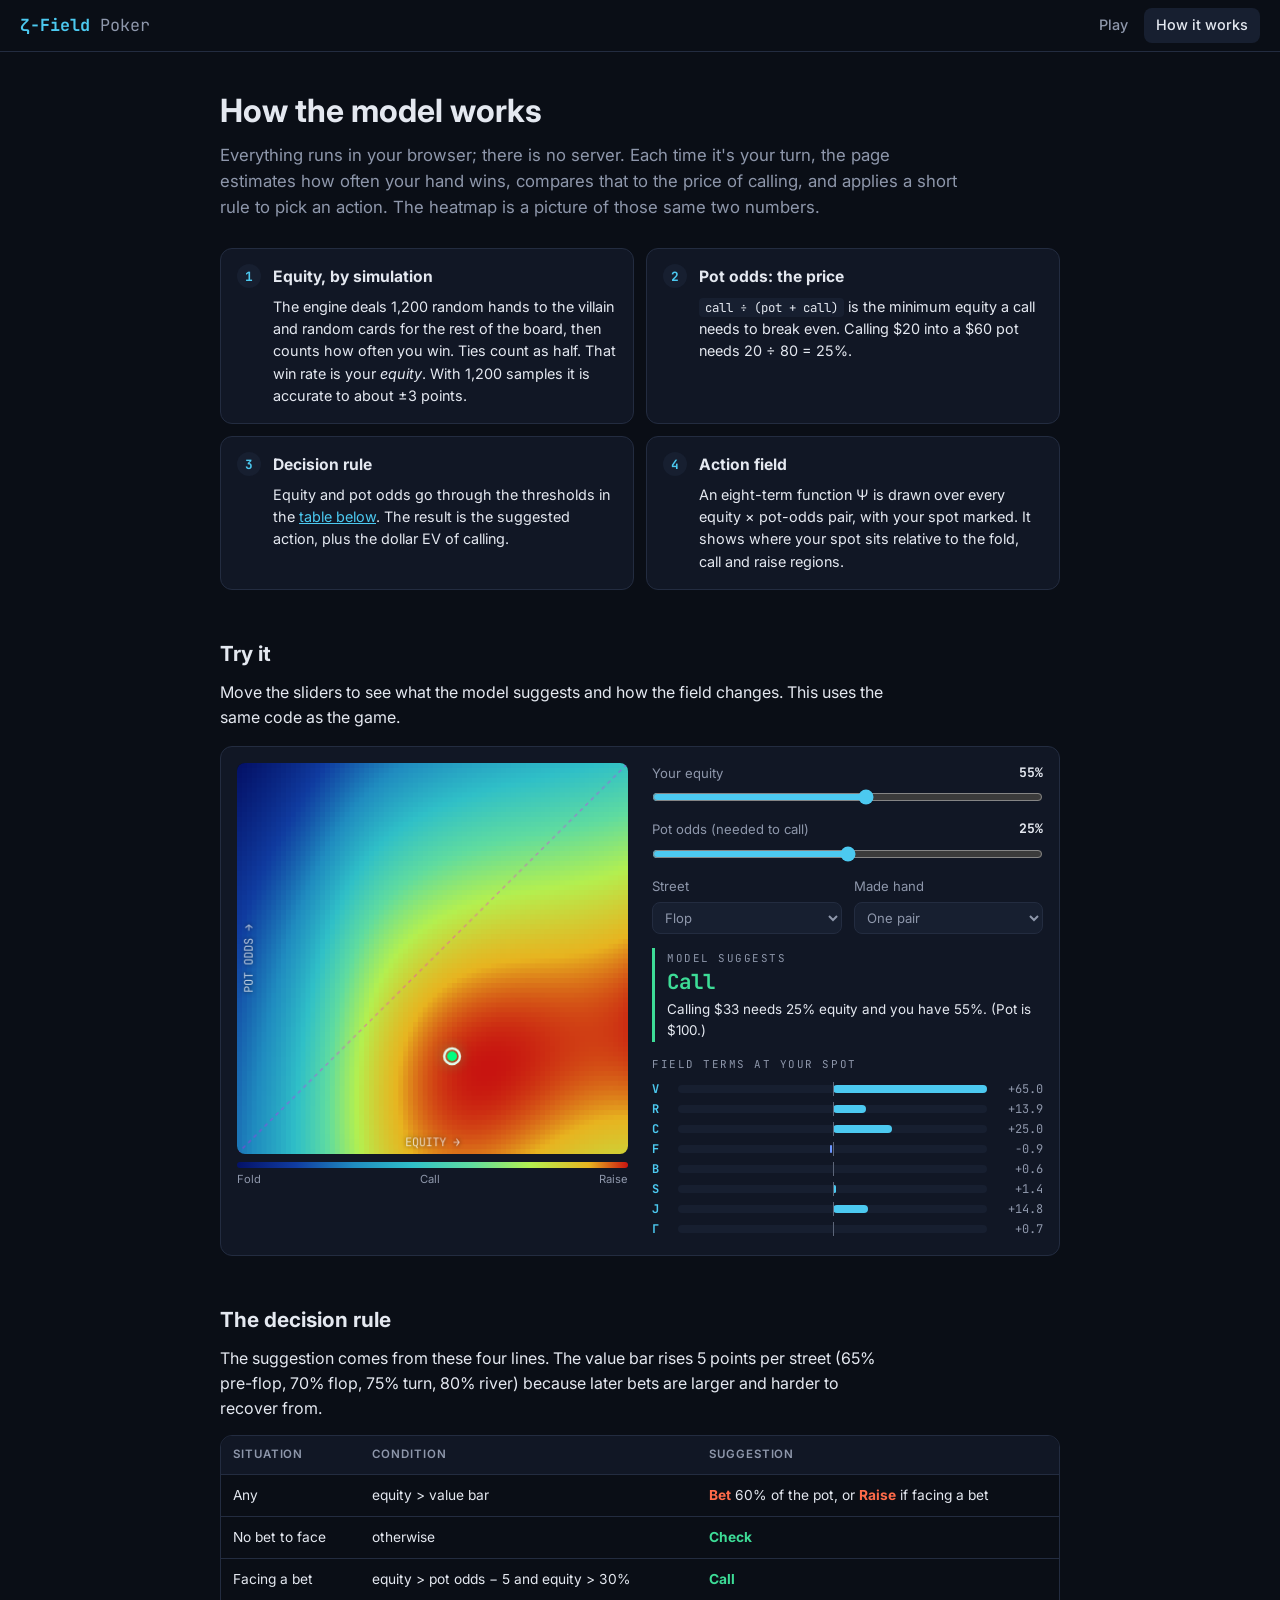
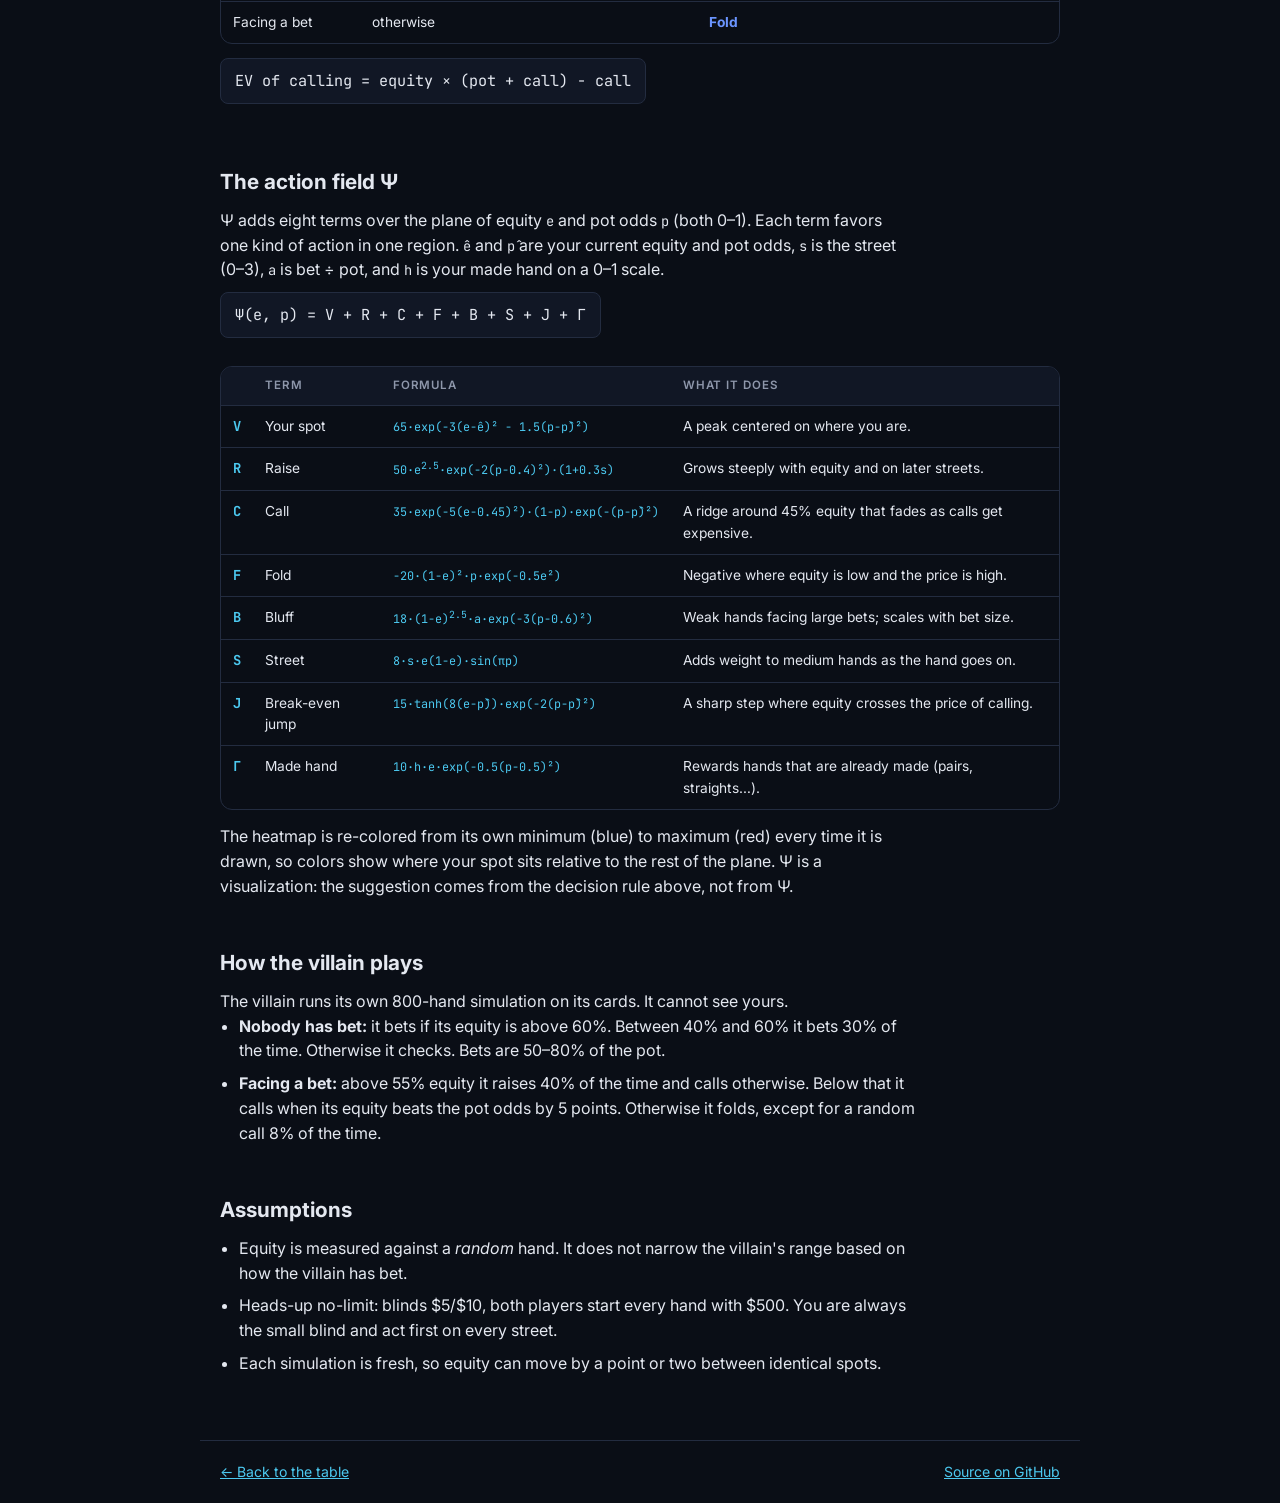
==== portfolio/how-it-works.html @ 231c9d10 "Refactor site into two pages: Play and How it works - index.html is now the game itself; it deals a " ====
<!DOCTYPE html>
<html lang="en">

<head>
  <meta charset="UTF-8">
  <meta name="viewport" content="width=device-width, initial-scale=1.0">
  <title>How It Works — ζ-Field Poker</title>
  <meta name="description"
    content="How the ζ-Field poker model reads a hand: Monte Carlo equity, pot odds, a decision rule, and the action-field heatmap.">
  <link rel="preconnect" href="https://fonts.googleapis.com">
  <link
    href="https://fonts.googleapis.com/css2?family=Inter:wght@400;500;600;700&family=JetBrains+Mono:wght@400;500;700&display=swap"
    rel="stylesheet">
  <link rel="stylesheet" href="style.css?v=7">
</head>

<body class="page-doc">
  <header class="topbar">
    <a class="brand" href="index.html">ζ-Field <span>Poker</span></a>
    <nav>
      <a href="index.html">Play</a>
      <a href="how-it-works.html" aria-current="page">How it works</a>
    </nav>
  </header>

  <main class="doc">
    <h1>How the model works</h1>
    <p class="lede">Everything runs in your browser; there is no server. Each time it's your turn, the page
      estimates how often your hand wins, compares that to the price of calling, and applies a short rule to pick an
      action. The heatmap is a picture of those same two numbers.</p>

    <ol class="steps">
      <li>
        <h3>Equity, by simulation</h3>
        <p>The engine deals 1,200 random hands to the villain and random cards for the rest of the board, then counts how
          often you win. Ties count as half. That win rate is your <em>equity</em>. With 1,200 samples it is accurate to
          about ±3 points.</p>
      </li>
      <li>
        <h3>Pot odds: the price</h3>
        <p><code>call ÷ (pot + call)</code> is the minimum equity a call needs to break even. Calling $20 into a $60 pot
          needs 20 ÷ 80 = 25%.</p>
      </li>
      <li>
        <h3>Decision rule</h3>
        <p>Equity and pot odds go through the thresholds in the <a href="#rules">table below</a>. The result is the
          suggested action, plus the dollar EV of calling.</p>
      </li>
      <li>
        <h3>Action field</h3>
        <p>An eight-term function Ψ is drawn over every equity × pot-odds pair, with your spot marked. It shows where
          your spot sits relative to the fold, call and raise regions.</p>
      </li>
    </ol>

    <section id="explore" class="explore">
      <h2>Try it</h2>
      <p>Move the sliders to see what the model suggests and how the field changes. This uses the same code as the
        game.</p>
      <div class="explore-grid">
        <div class="explore-canvas">
          <canvas id="explore-canvas" width="400" height="400"></canvas>
          <div class="field-legend">
            <div class="ramp" aria-hidden="true"></div>
            <div class="ramp-labels"><span>Fold</span><span>Call</span><span>Raise</span></div>
          </div>
        </div>
        <div class="explore-side">
          <label class="ctl">
            <span>Your equity <output id="o-eq">55%</output></span>
            <input type="range" id="x-eq" min="0" max="100" value="55">
          </label>
          <label class="ctl">
            <span>Pot odds (needed to call) <output id="o-po">25%</output></span>
            <input type="range" id="x-po" min="0" max="50" value="25">
          </label>
          <div class="ctl-row">
            <label class="ctl">
              <span>Street</span>
              <select id="x-street">
                <option value="0">Pre-flop</option>
                <option value="1" selected>Flop</option>
                <option value="2">Turn</option>
                <option value="3">River</option>
              </select>
            </label>
            <label class="ctl">
              <span>Made hand</span>
              <select id="x-hand">
                <option value="0">High card</option>
                <option value="1" selected>One pair</option>
                <option value="2">Two pair</option>
                <option value="3">Three of a kind</option>
                <option value="4">Straight</option>
                <option value="5">Flush</option>
                <option value="6">Full house</option>
                <option value="7">Four of a kind</option>
                <option value="8">Straight flush</option>
              </select>
            </label>
          </div>

          <div class="advice compact" id="x-advice">
            <div class="eyebrow">Model suggests</div>
            <div class="action" id="x-action">—</div>
            <p class="reason" id="x-reason"></p>
          </div>

          <div class="comp-bars">
            <div class="eyebrow">Field terms at your spot</div>
            <div id="x-bars"></div>
          </div>
        </div>
      </div>
    </section>

    <section id="rules">
      <h2>The decision rule</h2>
      <p>The suggestion comes from these four lines. The value bar rises 5 points per street (65% pre-flop, 70% flop,
        75% turn, 80% river) because later bets are larger and harder to recover from.</p>
      <div class="table-wrap">
        <table>
          <thead>
            <tr>
              <th>Situation</th>
              <th>Condition</th>
              <th>Suggestion</th>
            </tr>
          </thead>
          <tbody>
            <tr>
              <td>Any</td>
              <td>equity &gt; value bar</td>
              <td><b class="t-raise">Bet</b> 60% of the pot, or <b class="t-raise">Raise</b> if facing a bet</td>
            </tr>
            <tr>
              <td>No bet to face</td>
              <td>otherwise</td>
              <td><b class="t-call">Check</b></td>
            </tr>
            <tr>
              <td>Facing a bet</td>
              <td>equity &gt; pot odds − 5 and equity &gt; 30%</td>
              <td><b class="t-call">Call</b></td>
            </tr>
            <tr>
              <td>Facing a bet</td>
              <td>otherwise</td>
              <td><b class="t-fold">Fold</b></td>
            </tr>
          </tbody>
        </table>
      </div>
      <p class="formula">EV of calling = equity × (pot + call) − call</p>
    </section>

    <section id="field">
      <h2>The action field Ψ</h2>
      <p>Ψ adds eight terms over the plane of equity <var>e</var> and pot odds <var>p</var> (both 0–1). Each term
        favors one kind of action in one region. <var>ê</var> and <var>p̂</var> are your current equity and pot odds,
        <var>s</var> is the street (0–3), <var>a</var> is bet ÷ pot, and <var>h</var> is your made hand on a 0–1 scale.
      </p>
      <p class="formula">Ψ(e, p) = V + R + C + F + B + S + J + Γ</p>
      <div class="table-wrap">
        <table class="terms">
          <thead>
            <tr>
              <th></th>
              <th>Term</th>
              <th>Formula</th>
              <th>What it does</th>
            </tr>
          </thead>
          <tbody>
            <tr>
              <td class="sym">V</td>
              <td>Your spot</td>
              <td><code>65·exp(−3(e−ê)² − 1.5(p−p̂)²)</code></td>
              <td>A peak centered on where you are.</td>
            </tr>
            <tr>
              <td class="sym">R</td>
              <td>Raise</td>
              <td><code>50·e<sup>2.5</sup>·exp(−2(p−0.4)²)·(1+0.3s)</code></td>
              <td>Grows steeply with equity and on later streets.</td>
            </tr>
            <tr>
              <td class="sym">C</td>
              <td>Call</td>
              <td><code>35·exp(−5(e−0.45)²)·(1−p)·exp(−(p−p̂)²)</code></td>
              <td>A ridge around 45% equity that fades as calls get expensive.</td>
            </tr>
            <tr>
              <td class="sym">F</td>
              <td>Fold</td>
              <td><code>−20·(1−e)²·p·exp(−0.5e²)</code></td>
              <td>Negative where equity is low and the price is high.</td>
            </tr>
            <tr>
              <td class="sym">B</td>
              <td>Bluff</td>
              <td><code>18·(1−e)<sup>2.5</sup>·a·exp(−3(p−0.6)²)</code></td>
              <td>Weak hands facing large bets; scales with bet size.</td>
            </tr>
            <tr>
              <td class="sym">S</td>
              <td>Street</td>
              <td><code>8·s·e(1−e)·sin(πp)</code></td>
              <td>Adds weight to medium hands as the hand goes on.</td>
            </tr>
            <tr>
              <td class="sym">J</td>
              <td>Break-even jump</td>
              <td><code>15·tanh(8(e−p̂))·exp(−2(p−p̂)²)</code></td>
              <td>A sharp step where equity crosses the price of calling.</td>
            </tr>
            <tr>
              <td class="sym">Γ</td>
              <td>Made hand</td>
              <td><code>10·h·e·exp(−0.5(p−0.5)²)</code></td>
              <td>Rewards hands that are already made (pairs, straights…).</td>
            </tr>
          </tbody>
        </table>
      </div>
      <p>The heatmap is re-colored from its own minimum (blue) to maximum (red) every time it is drawn, so colors show
        where your spot sits relative to the rest of the plane. Ψ is a visualization: the suggestion comes from the
        decision rule above, not from Ψ.</p>
    </section>

    <section id="villain">
      <h2>How the villain plays</h2>
      <p>The villain runs its own 800-hand simulation on its cards. It cannot see yours.</p>
      <ul>
        <li><b>Nobody has bet:</b> it bets if its equity is above 60%. Between 40% and 60% it bets 30% of the time.
          Otherwise it checks. Bets are 50–80% of the pot.</li>
        <li><b>Facing a bet:</b> above 55% equity it raises 40% of the time and calls otherwise. Below that it calls
          when its equity beats the pot odds by 5 points. Otherwise it folds, except for a random call 8% of the
          time.</li>
      </ul>
    </section>

    <section id="assumptions">
      <h2>Assumptions</h2>
      <ul>
        <li>Equity is measured against a <em>random</em> hand. It does not narrow the villain's range based on how the
          villain has bet.</li>
        <li>Heads-up no-limit: blinds $5/$10, both players start every hand with $500. You are always the small blind
          and act first on every street.</li>
        <li>Each simulation is fresh, so equity can move by a point or two between identical spots.</li>
      </ul>
    </section>
  </main>

  <footer class="doc-foot">
    <a href="index.html">← Back to the table</a>
    <a href="https://github.com/zhandolia/zeta-engine">Source on GitHub</a>
  </footer>

  <script type="module" src="poker/explore.js?v=7"></script>
</body>

</html>
---- portfolio/style.css ----
/* ═══════════════════════════════════════════════════════════
   ζ-Field Poker — styles for Play (index.html) and How it works
   ═══════════════════════════════════════════════════════════ */

*,
*::before,
*::after {
  box-sizing: border-box;
  margin: 0;
  padding: 0;
}

:root {
  --bg: #0a0e16;
  --surface: #111725;
  --surface-2: #171f30;
  --border: #232c40;
  --text: #e4e8f0;
  --muted: #8e97ab;
  --faint: #5c6578;
  --accent: #4cc9f0;

  /* action colors — match the heatmap (blue = fold, green = call, red = raise) */
  --fold: #6b95ff;
  --call: #3ddc97;
  --raise: #ff6b4a;
  --gold: #f5c542;

  --felt: #0f3d2a;
  --felt-edge: #1b5a3e;

  --mono: 'JetBrains Mono', ui-monospace, monospace;
  --sans: 'Inter', system-ui, sans-serif;
  --radius: 12px;
  --topbar-h: 52px;

  --ramp: linear-gradient(90deg,
      rgb(4, 18, 104) 0%, rgb(16, 60, 160) 15%, rgb(32, 140, 192) 30%, rgb(48, 192, 200) 45%,
      rgb(96, 220, 160) 60%, rgb(180, 240, 80) 75%, rgb(232, 180, 32) 90%, rgb(200, 20, 16) 100%);
}

html {
  background: var(--bg);
}

body {
  font-family: var(--sans);
  background: var(--bg);
  color: var(--text);
  line-height: 1.55;
  -webkit-font-smoothing: antialiased;
}

a {
  color: var(--accent);
}

button,
input,
select {
  font: inherit;
  color: inherit;
}

/* ── Top bar ── */
.topbar {
  height: var(--topbar-h);
  display: flex;
  align-items: center;
  justify-content: space-between;
  padding: 0 20px;
  border-bottom: 1px solid var(--border);
  background: var(--bg);
  position: sticky;
  top: 0;
  z-index: 10;
}

.brand {
  font-family: var(--mono);
  font-weight: 700;
  font-size: 1.05rem;
  color: var(--accent);
  text-decoration: none;
}

.brand span {
  color: var(--muted);
  font-weight: 400;
}

.topbar nav {
  display: flex;
  gap: 4px;
}

.topbar nav a {
  color: var(--muted);
  text-decoration: none;
  font-size: 0.9rem;
  font-weight: 500;
  padding: 6px 12px;
  border-radius: 8px;
}

.topbar nav a:hover {
  color: var(--text);
  background: var(--surface);
}

.topbar nav a[aria-current="page"] {
  color: var(--text);
  background: var(--surface-2);
}

/* ═══════════════════════════════════════════
   PLAY PAGE
   ═══════════════════════════════════════════ */
.play {
  display: grid;
  grid-template-columns: minmax(0, 1fr) 360px;
  gap: 20px;
  max-width: 1280px;
  margin: 0 auto;
  padding: 20px;
  min-height: calc(100vh - var(--topbar-h));
  align-items: start;
}

.table-col {
  display: flex;
  flex-direction: column;
  gap: 16px;
}

/* Felt */
.felt {
  background: radial-gradient(ellipse at center, #14513a 0%, var(--felt) 60%, #0a2b1e 100%);
  border: 2px solid var(--felt-edge);
  border-radius: 160px / 120px;
  padding: 28px 24px;
  min-height: min(560px, calc(100vh - var(--topbar-h) - 130px));
  display: flex;
  flex-direction: column;
  justify-content: space-between;
  align-items: center;
  gap: 16px;
  box-shadow: inset 0 0 80px rgba(0, 0, 0, 0.45);
}

.seat {
  display: flex;
  flex-direction: column;
  align-items: center;
  gap: 8px;
}

.seat-head {
  display: flex;
  align-items: baseline;
  gap: 10px;
  font-family: var(--mono);
  font-size: 0.8rem;
}

.seat-name {
  text-transform: uppercase;
  letter-spacing: 0.12em;
  color: rgba(255, 255, 255, 0.7);
}

.hand-name {
  color: var(--text);
  font-weight: 500;
}

.stack {
  color: var(--gold);
  font-weight: 700;
}

.board {
  display: flex;
  flex-direction: column;
  align-items: center;
  gap: 8px;
}

.street {
  font-family: var(--mono);
  font-size: 0.72rem;
  text-transform: uppercase;
  letter-spacing: 0.14em;
  color: rgba(255, 255, 255, 0.55);
}

.pot {
  font-family: var(--mono);
  font-size: 1.05rem;
  font-weight: 700;
  color: var(--gold);
}

.log {
  list-style: none;
  text-align: center;
  font-size: 0.82rem;
  min-height: 3.9em;
  color: rgba(255, 255, 255, 0.45);
}

.log li:last-child {
  color: #fff;
  font-weight: 500;
}

/* Cards */
.cards {
  display: flex;
  gap: 8px;
  justify-content: center;
  min-height: 88px;
}

.card {
  width: 62px;
  height: 88px;
  border-radius: 8px;
  display: flex;
  flex-direction: column;
  align-items: center;
  justify-content: center;
  font-weight: 700;
  box-shadow: 0 3px 10px rgba(0, 0, 0, 0.45);
}

.card-face {
  background: #f7f5ef;
  border: 1px solid #d8d4c8;
}

.card-back {
  background:
    repeating-linear-gradient(45deg, rgba(255, 255, 255, 0.05) 0 4px, transparent 4px 8px),
    linear-gradient(145deg, #1d3566, #0f1d3d);
  border: 1px solid #2c4a85;
}

.card-slot {
  border: 1px dashed rgba(255, 255, 255, 0.18);
  box-shadow: none;
}

.card-rank {
  font-size: 1.45rem;
  line-height: 1;
}

.card-suit {
  font-size: 1.15rem;
  line-height: 1.1;
}

.card.red {
  color: #c62828;
}

.card.black {
  color: #1b1d27;
}

/* Controls */
.controls {
  display: flex;
  gap: 10px;
  align-items: center;
  justify-content: center;
  flex-wrap: wrap;
}

.btn {
  font-family: var(--mono);
  font-weight: 700;
  font-size: 0.9rem;
  padding: 12px 20px;
  border-radius: 10px;
  border: 1px solid var(--border);
  background: var(--surface);
  cursor: pointer;
  transition: background 0.15s, border-color 0.15s, box-shadow 0.15s;
  min-width: 96px;
}

.btn:disabled {
  opacity: 0.3;
  cursor: not-allowed;
}

.btn.fold {
  color: var(--fold);
}

.btn.call {
  color: var(--call);
}

.btn.raise {
  color: var(--raise);
}

.btn.deal {
  color: var(--accent);
}

.btn:not(:disabled):hover {
  background: var(--surface-2);
}

/* The button the model recommends gets a colored outline */
.btn.suggested {
  border-color: currentColor;
  box-shadow: 0 0 0 1px currentColor inset;
}

.raise {
  display: flex;
  align-items: center;
  gap: 8px;
}

#raise-slider {
  width: 120px;
  accent-color: var(--raise);
}

/* ── Advisor panel ── */
.advisor {
  background: var(--surface);
  border: 1px solid var(--border);
  border-radius: var(--radius);
  padding: 16px;
  display: flex;
  flex-direction: column;
  gap: 14px;
  position: sticky;
  top: calc(var(--topbar-h) + 20px);
}

.eyebrow {
  font-family: var(--mono);
  font-size: 0.68rem;
  text-transform: uppercase;
  letter-spacing: 0.14em;
  color: var(--muted);
}

.advice {
  --tone: var(--text);
  border-left: 3px solid var(--tone);
  padding: 2px 0 2px 12px;
}

.advice[data-tone="fold"] {
  --tone: var(--fold);
}

.advice[data-tone="call"] {
  --tone: var(--call);
}

.advice[data-tone="raise"] {
  --tone: var(--raise);
}

.advice[data-tone="neutral"] {
  --tone: var(--gold);
}

.advice .action {
  font-family: var(--mono);
  font-size: 1.6rem;
  font-weight: 700;
  color: var(--tone);
  line-height: 1.25;
  margin: 2px 0 4px;
}

.advice .reason {
  font-size: 0.88rem;
  color: var(--text);
  min-height: 2.7em;
}

.numbers,
.session {
  display: grid;
  grid-template-columns: repeat(3, 1fr);
  gap: 8px;
}

.numbers>div,
.session>div {
  background: var(--surface-2);
  border-radius: 8px;
  padding: 8px 10px;
}

dt {
  font-size: 0.7rem;
  color: var(--muted);
}

dd {
  font-family: var(--mono);
  font-weight: 700;
  font-size: 1.05rem;
}

dd[data-tone="good"] {
  color: var(--call);
}

dd[data-tone="bad"] {
  color: var(--raise);
}

.session>div {
  background: transparent;
  padding: 0;
}

.session dd {
  font-size: 0.9rem;
}

/* Heatmap */
.field figcaption {
  display: flex;
  justify-content: space-between;
  align-items: baseline;
  font-size: 0.78rem;
  color: var(--muted);
  margin-bottom: 6px;
}

.field figcaption a {
  font-size: 0.75rem;
}

#field-canvas,
#explore-canvas {
  width: 100%;
  aspect-ratio: 1;
  display: block;
  border-radius: 8px;
  background: #060a14;
}

.field-legend {
  margin-top: 8px;
}

.ramp {
  height: 6px;
  border-radius: 3px;
  background: var(--ramp);
}

.ramp-labels {
  display: flex;
  justify-content: space-between;
  font-size: 0.7rem;
  color: var(--muted);
  margin-top: 3px;
}

.keys {
  display: flex;
  flex-wrap: wrap;
  gap: 4px 14px;
  font-size: 0.7rem;
  color: var(--muted);
  margin-top: 6px;
}

.keys span {
  display: inline-flex;
  align-items: center;
  gap: 6px;
}

.key-dot {
  width: 10px;
  height: 10px;
  border-radius: 50%;
  background: #00ff80;
  border: 2px solid #fff;
}

.key-dash {
  width: 18px;
  border-top: 2px dashed rgba(255, 0, 255, 0.7);
}

/* ═══════════════════════════════════════════
   HOW IT WORKS PAGE
   ═══════════════════════════════════════════ */
.doc {
  max-width: 880px;
  margin: 0 auto;
  padding: 40px 20px 24px;
}

.doc h1 {
  font-size: 2rem;
  line-height: 1.2;
  margin-bottom: 12px;
}

.doc h2 {
  font-size: 1.3rem;
  margin-bottom: 10px;
}

.doc h3 {
  font-size: 0.98rem;
  margin-bottom: 6px;
}

.doc section {
  margin-top: 48px;
  scroll-margin-top: calc(var(--topbar-h) + 16px);
}

.doc p,
.doc li {
  color: var(--text);
  max-width: 68ch;
}

.doc p+p {
  margin-top: 10px;
}

.doc ul {
  padding-left: 1.2em;
  display: grid;
  gap: 8px;
}

.lede {
  font-size: 1.05rem;
  color: var(--muted) !important;
}

code,
var {
  font-family: var(--mono);
  font-size: 0.86em;
  font-style: normal;
}

p>code {
  background: var(--surface-2);
  padding: 1px 6px;
  border-radius: 4px;
}

.steps {
  list-style: none;
  counter-reset: step;
  display: grid;
  grid-template-columns: repeat(2, 1fr);
  gap: 12px;
  margin-top: 28px;
}

.steps li {
  counter-increment: step;
  background: var(--surface);
  border: 1px solid var(--border);
  border-radius: var(--radius);
  padding: 16px 16px 16px 52px;
  position: relative;
  font-size: 0.9rem;
}

.steps li::before {
  content: counter(step);
  position: absolute;
  left: 16px;
  top: 15px;
  width: 24px;
  height: 24px;
  border-radius: 50%;
  background: var(--surface-2);
  color: var(--accent);
  font-family: var(--mono);
  font-weight: 700;
  font-size: 0.8rem;
  display: grid;
  place-items: center;
}

/* Explorer */
.explore-grid {
  display: grid;
  grid-template-columns: minmax(0, 1fr) minmax(0, 1fr);
  gap: 24px;
  margin-top: 16px;
  background: var(--surface);
  border: 1px solid var(--border);
  border-radius: var(--radius);
  padding: 16px;
}

.explore-side {
  display: flex;
  flex-direction: column;
  gap: 14px;
}

.ctl {
  display: flex;
  flex-direction: column;
  gap: 6px;
  font-size: 0.82rem;
  color: var(--muted);
  flex: 1;
}

.ctl span {
  display: flex;
  justify-content: space-between;
}

.ctl output {
  font-family: var(--mono);
  color: var(--text);
  font-weight: 700;
}

.ctl input[type="range"] {
  width: 100%;
  accent-color: var(--accent);
}

.ctl select {
  background: var(--surface-2);
  border: 1px solid var(--border);
  border-radius: 8px;
  padding: 6px 8px;
}

.ctl-row {
  display: flex;
  gap: 12px;
}

.advice.compact .action {
  font-size: 1.3rem;
}

.advice.compact .reason {
  font-size: 0.84rem;
  min-height: 0;
}

.comp-bars .eyebrow {
  margin-bottom: 6px;
}

.bar-row {
  display: grid;
  grid-template-columns: 18px 1fr 48px;
  align-items: center;
  gap: 8px;
  font-family: var(--mono);
  font-size: 0.75rem;
  height: 20px;
}

.bar-sym {
  color: var(--accent);
  font-weight: 700;
}

.bar-track {
  position: relative;
  height: 8px;
  background: var(--surface-2);
  border-radius: 4px;
}

.bar-track::after {
  content: '';
  position: absolute;
  left: 50%;
  top: -3px;
  bottom: -3px;
  width: 1px;
  background: var(--faint);
}

.bar {
  position: absolute;
  top: 0;
  bottom: 0;
  border-radius: 4px;
  background: var(--accent);
}

.bar.neg {
  background: var(--fold);
}

.bar-val {
  text-align: right;
  color: var(--muted);
}

/* Tables */
.table-wrap {
  overflow-x: auto;
  margin-top: 14px;
  border: 1px solid var(--border);
  border-radius: var(--radius);
}

.table-wrap+p {
  margin-top: 14px;
}

table {
  width: 100%;
  border-collapse: collapse;
  font-size: 0.86rem;
}

th,
td {
  text-align: left;
  padding: 10px 12px;
  border-bottom: 1px solid var(--border);
  vertical-align: top;
}

th {
  font-size: 0.72rem;
  font-weight: 600;
  text-transform: uppercase;
  letter-spacing: 0.08em;
  color: var(--muted);
  background: var(--surface);
}

tr:last-child td {
  border-bottom: 0;
}

.terms code {
  white-space: nowrap;
  color: var(--accent);
}

.sym {
  font-family: var(--mono);
  font-weight: 700;
  color: var(--accent);
}

.t-fold {
  color: var(--fold);
}

.t-call {
  color: var(--call);
}

.t-raise {
  color: var(--raise);
}

.formula {
  font-family: var(--mono);
  font-size: 0.95rem;
  background: var(--surface);
  border: 1px solid var(--border);
  border-radius: 8px;
  padding: 10px 14px;
  margin: 14px 0;
  display: inline-block;
}

.doc-foot {
  max-width: 880px;
  margin: 40px auto 0;
  padding: 20px;
  border-top: 1px solid var(--border);
  display: flex;
  justify-content: space-between;
  font-size: 0.88rem;
}

/* ═══════════════════════════════════════════
   RESPONSIVE
   ═══════════════════════════════════════════ */
@media (max-width: 960px) {
  .play {
    grid-template-columns: minmax(0, 1fr);
  }

  .advisor {
    position: static;
  }

  .felt {
    min-height: 0;
  }

  .field {
    max-width: 420px;
    width: 100%;
    margin: 0 auto;
  }
}

@media (max-width: 720px) {
  .steps {
    grid-template-columns: 1fr;
  }

  .explore-grid {
    grid-template-columns: minmax(0, 1fr);
  }
}

@media (max-width: 560px) {
  .topbar {
    padding: 0 16px;
  }

  .topbar nav a {
    padding: 6px 8px;
  }

  .play {
    padding: 12px 16px;
    gap: 14px;
  }

  .felt {
    border-radius: 28px;
    padding: 18px 10px;
    gap: 12px;
  }

  .cards {
    gap: 5px;
    min-height: 64px;
  }

  .card {
    width: 46px;
    height: 64px;
  }

  .card-rank {
    font-size: 1.1rem;
  }

  .card-suit {
    font-size: 0.9rem;
  }

  .controls {
    display: grid;
    grid-template-columns: 1fr 1fr;
  }

  .btn {
    min-width: 0;
    padding: 12px 10px;
  }

  .raise {
    grid-column: 1 / -1;
    order: 3;
  }

  .raise #raise-slider {
    flex: 1;
  }

  .btn.deal {
    grid-column: 1 / -1;
    order: 4;
  }

  .doc h1 {
    font-size: 1.6rem;
  }

  .ctl-row {
    flex-direction: column;
  }
}
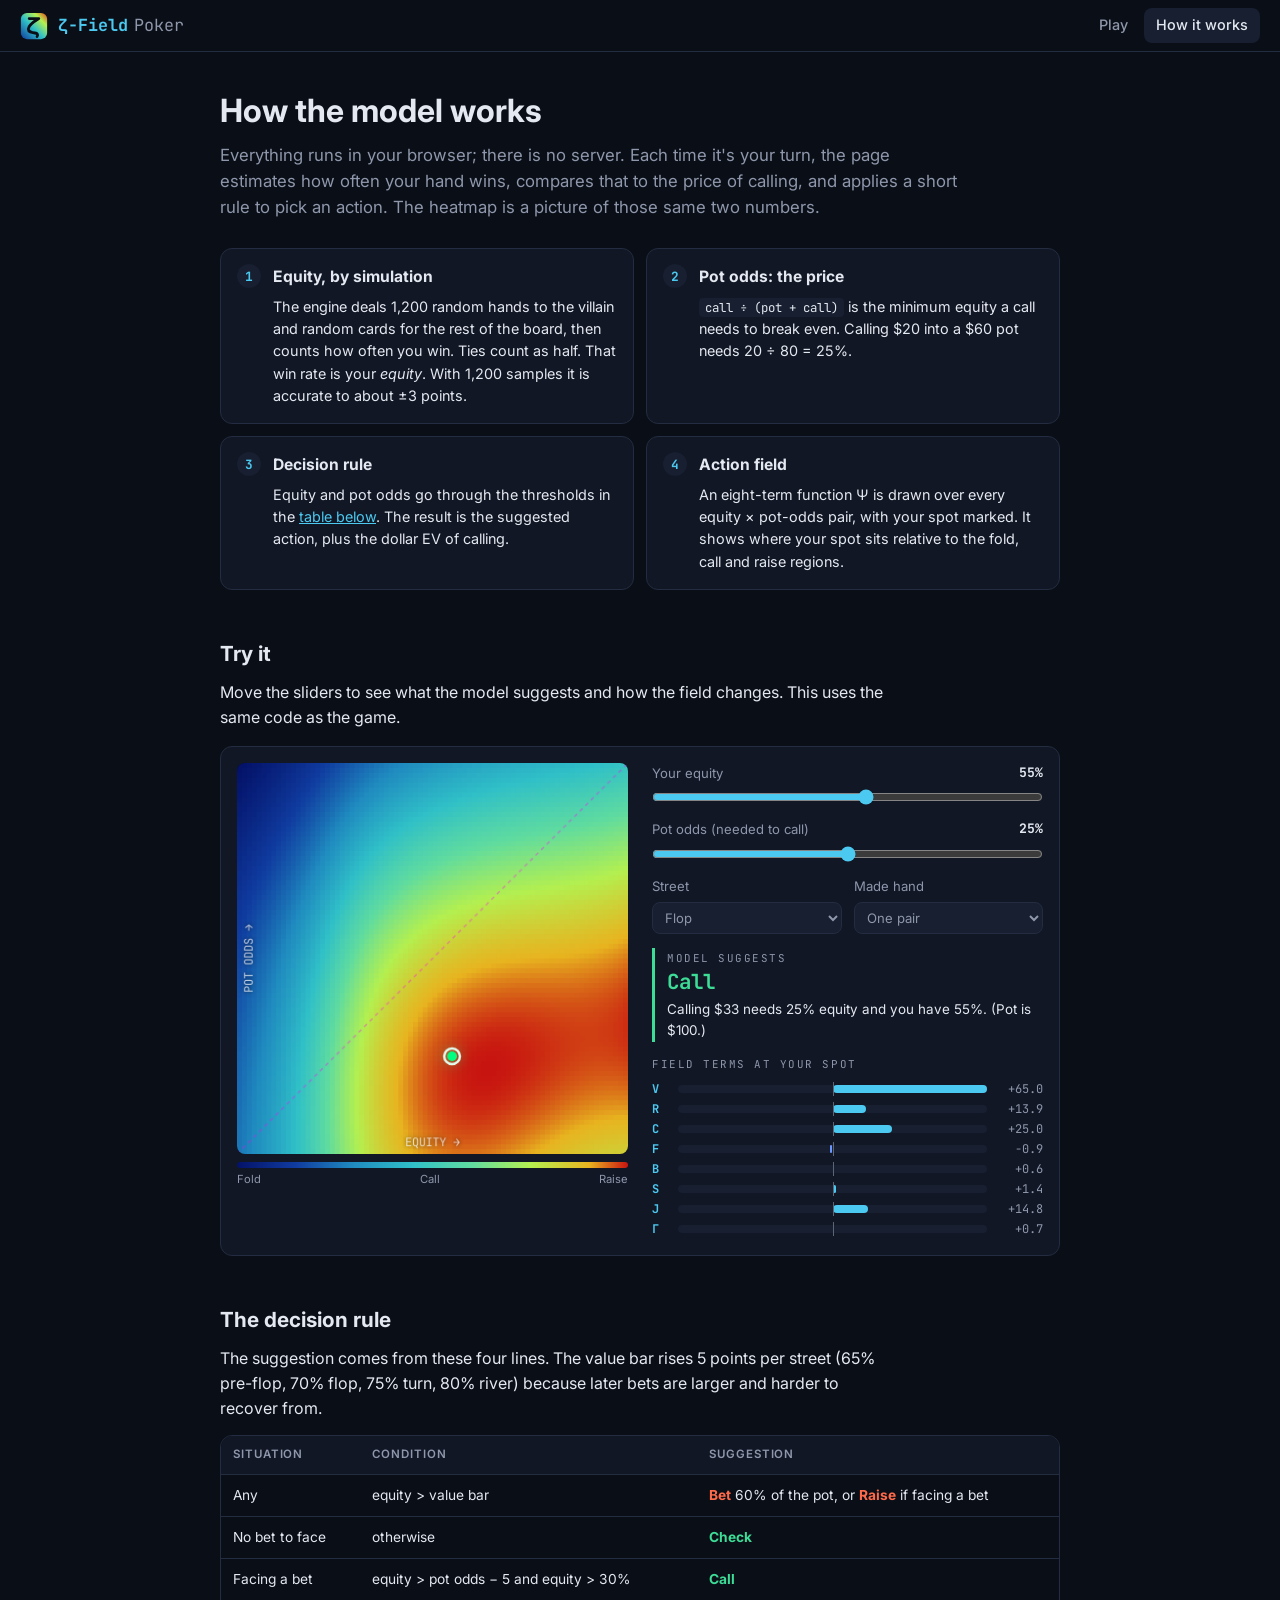
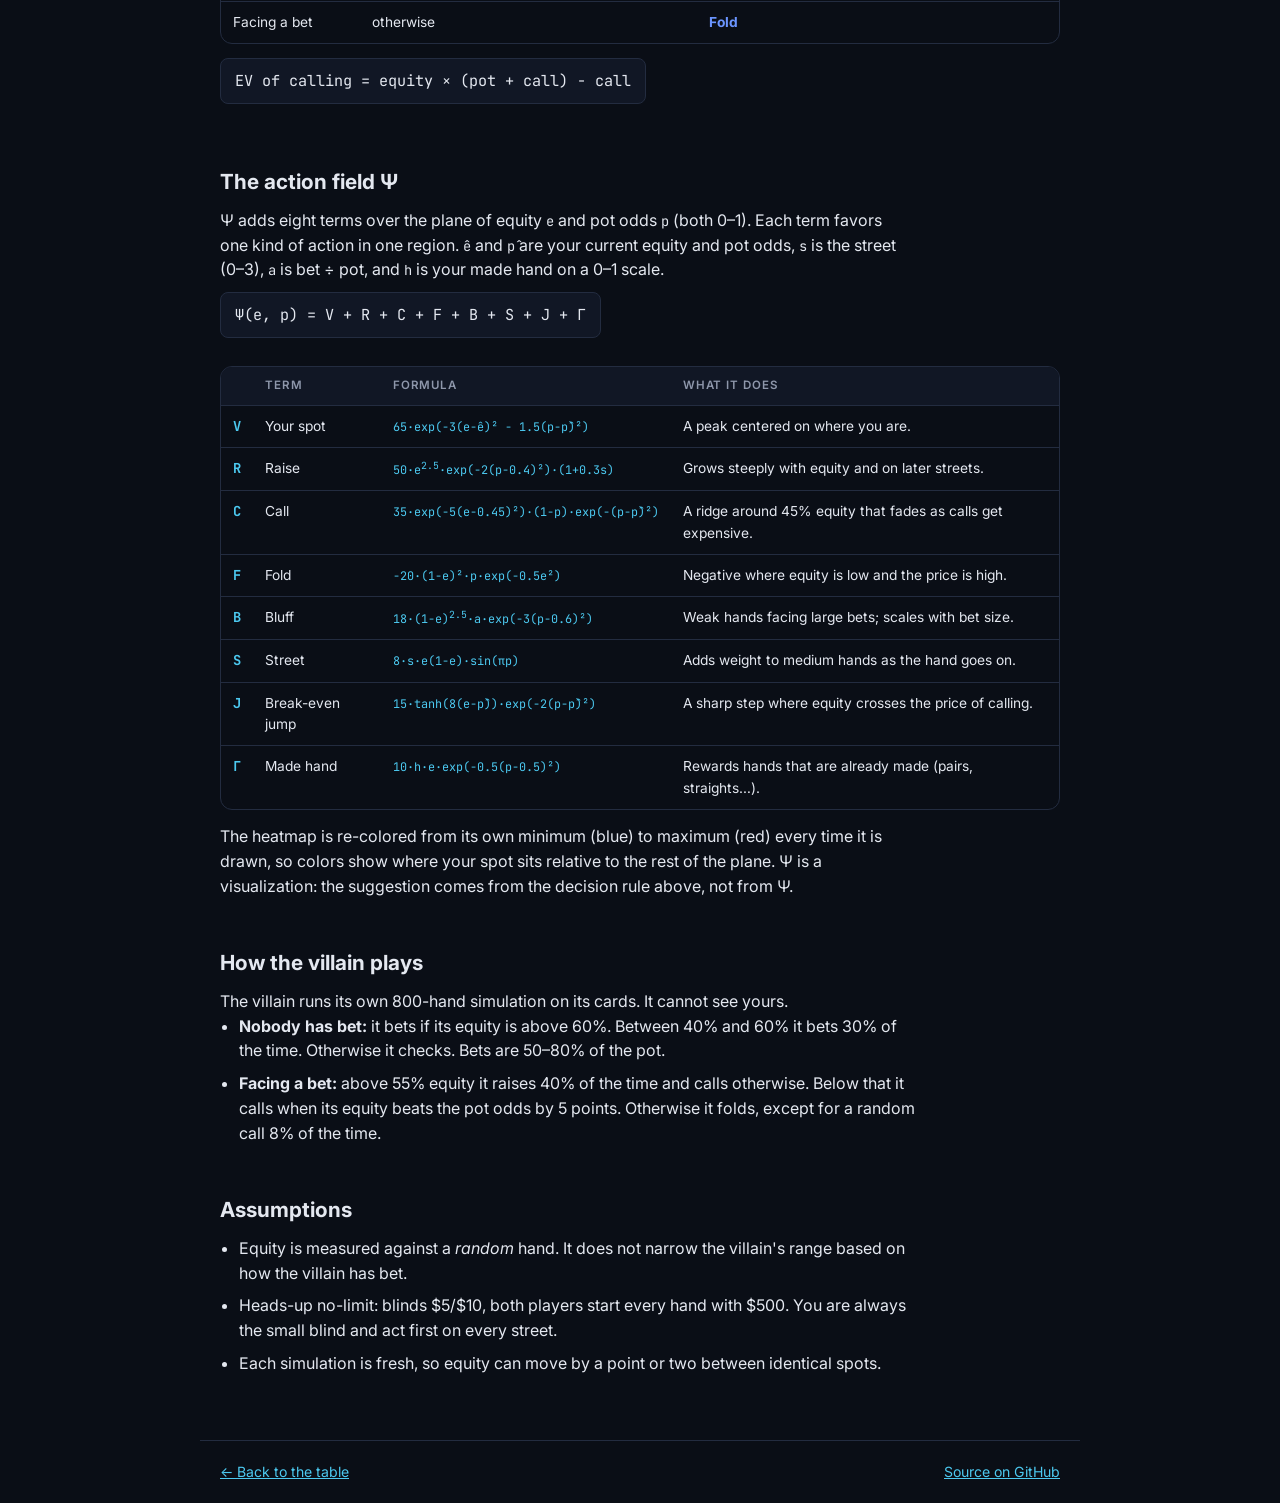
==== commit d6a48dd3: "Add ζ logo to header and as favicon" ====
--- a/portfolio/how-it-works.html
+++ b/portfolio/how-it-works.html
@@ -11,12 +11,13 @@
   <link
     href="https://fonts.googleapis.com/css2?family=Inter:wght@400;500;600;700&family=JetBrains+Mono:wght@400;500;700&display=swap"
     rel="stylesheet">
-  <link rel="stylesheet" href="style.css?v=7">
+  <link rel="icon" href="logo.svg" type="image/svg+xml">
+  <link rel="stylesheet" href="style.css?v=8">
 </head>
 
 <body class="page-doc">
   <header class="topbar">
-    <a class="brand" href="index.html">ζ-Field <span>Poker</span></a>
+    <a class="brand" href="index.html"><img src="logo.svg" alt="" width="28" height="28">ζ-Field <span>Poker</span></a>
     <nav>
       <a href="index.html">Play</a>
       <a href="how-it-works.html" aria-current="page">How it works</a>
--- a/portfolio/style.css
+++ b/portfolio/style.css
@@ -82,9 +82,17 @@
   font-size: 1.05rem;
   color: var(--accent);
   text-decoration: none;
+  display: flex;
+  align-items: center;
+  gap: 10px;
+}
+
+.brand img {
+  display: block;
 }
 
 .brand span {
+  margin-left: -4px;
   color: var(--muted);
   font-weight: 400;
 }
